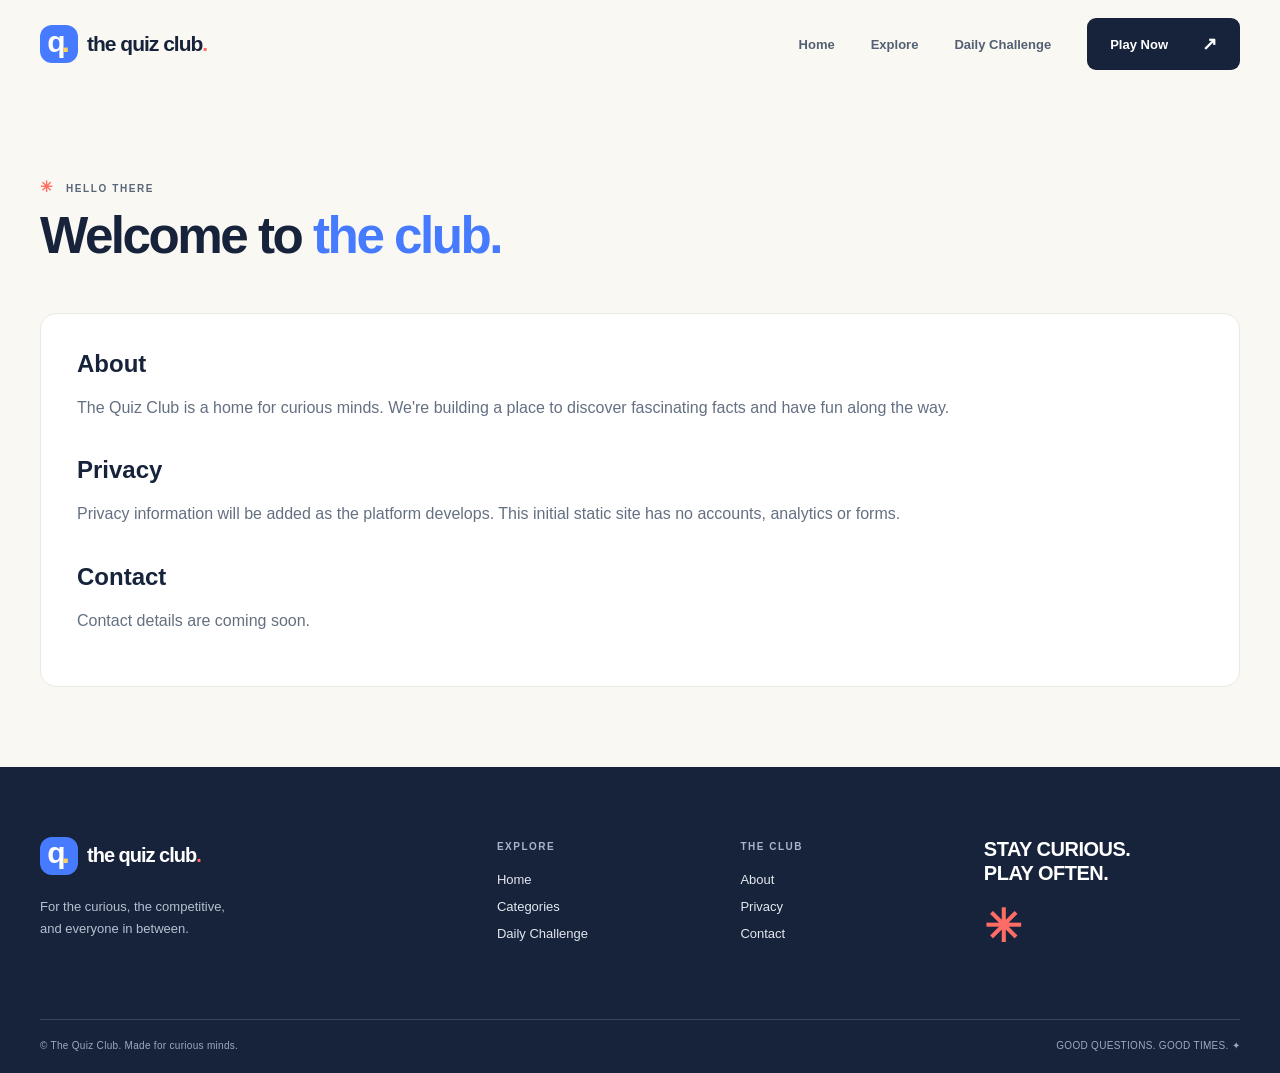
==== about.html @ 4c371ed8 "Build The Quiz Club homepage Co-authored-by: Copilot <223556219+Copilot@users.noreply.github.com>" ====
<!doctype html>
<html lang="en">
<head>
  <meta charset="utf-8">
  <meta name="viewport" content="width=device-width, initial-scale=1">
  <meta name="theme-color" content="#faf8f2">
  <meta name="description" content="Get to know The Quiz Club.">
  <title>About — The Quiz Club</title>
  <link rel="stylesheet" href="css/style.css">
  <script defer src="js/navigation.js"></script>
</head>
<body>
  <header class="site-header"><div class="container header-inner">
    <a class="brand" href="index.html" aria-label="The Quiz Club home"><span class="brand-icon" aria-hidden="true">q<span>.</span></span><span>the quiz club<span class="brand-period">.</span></span></a>
    <button class="menu-toggle" type="button" aria-expanded="false" aria-controls="primary-navigation"><span></span><span></span><span></span><span class="sr-only">Toggle navigation</span></button>
    <nav class="site-nav" id="primary-navigation" aria-label="Main navigation"><a class="nav-link" href="index.html">Home</a><a class="nav-link" href="explore.html">Explore</a><a class="nav-link" href="daily.html">Daily Challenge</a><a class="button button-dark nav-button" href="explore.html">Play Now <span aria-hidden="true">↗</span></a></nav>
  </div></header>
  <main class="placeholder-main"><div class="container">
    <div class="placeholder-intro"><div class="section-kicker"><span>✳</span> HELLO THERE</div><h1>Welcome to <em>the club.</em></h1></div>
    <div class="placeholder-panel">
      <section class="info-section" id="about"><h2>About</h2><p>The Quiz Club is a home for curious minds. We're building a place to discover fascinating facts and have fun along the way.</p></section>
      <section class="info-section" id="privacy"><h2>Privacy</h2><p>Privacy information will be added as the platform develops. This initial static site has no accounts, analytics or forms.</p></section>
      <section class="info-section" id="contact"><h2>Contact</h2><p>Contact details are coming soon.</p></section>
    </div>
  </div></main>
  <footer class="site-footer"><div class="container footer-grid">
    <div class="footer-about"><a class="brand footer-brand" href="index.html"><span class="brand-icon" aria-hidden="true">q<span>.</span></span><span>the quiz club<span class="brand-period">.</span></span></a><p>For the curious, the competitive,<br>and everyone in between.</p></div>
    <div><h2>EXPLORE</h2><a href="index.html">Home</a><a href="explore.html">Categories</a><a href="daily.html">Daily Challenge</a></div>
    <div><h2>THE CLUB</h2><a href="about.html#about">About</a><a href="about.html#privacy">Privacy</a><a href="about.html#contact">Contact</a></div>
    <div class="footer-signoff">STAY CURIOUS.<br><span>PLAY OFTEN.</span><span class="footer-star" aria-hidden="true">✳</span></div>
  </div><div class="container footer-bottom"><span>© The Quiz Club. Made for curious minds.</span><span>GOOD QUESTIONS. GOOD TIMES. ✦</span></div></footer>
</body>
</html>
---- css/style.css ----
:root {
  --navy: #17233b;
  --blue: #477bff;
  --coral: #ff6b65;
  --yellow: #ffd45a;
  --mint: #5dd6ae;
  --lavender: #a88bff;
  --ivory: #faf8f2;
  --white: #fff;
  --muted: #647082;
  --heading: 'Trebuchet MS', Arial, sans-serif;
  --body: Arial, sans-serif;
}

*, *::before, *::after { box-sizing: border-box; }
html { scroll-behavior: smooth; }
body { margin: 0; color: var(--navy); background: var(--ivory); font-family: var(--body); -webkit-font-smoothing: antialiased; }
a { color: inherit; }
button { font: inherit; }
a:focus-visible, button:focus-visible { outline: 3px solid var(--coral); outline-offset: 4px; }
.sr-only { position: absolute; width: 1px; height: 1px; padding: 0; margin: -1px; overflow: hidden; clip: rect(0, 0, 0, 0); white-space: nowrap; border: 0; }
.container { width: min(100% - 64px, 1200px); margin-inline: auto; }
.site-header { background: var(--ivory); position: relative; z-index: 10; }
.header-inner { min-height: 88px; display: flex; align-items: center; justify-content: space-between; gap: 30px; }
.brand { display: inline-flex; align-items: center; gap: 9px; text-decoration: none; font-family: var(--heading); font-size: 21px; font-weight: 700; letter-spacing: -1px; white-space: nowrap; }
.brand-icon { display: flex; align-items: center; justify-content: center; width: 38px; height: 38px; border-radius: 12px; background: var(--blue); color: white; font-size: 30px; line-height: 1; letter-spacing: -4px; padding: 0 5px 5px 0; }
.brand-icon span { color: var(--yellow); }
.brand-period { color: var(--coral); }
.site-nav { display: flex; align-items: center; gap: 36px; }
.nav-link { position: relative; text-decoration: none; color: #536073; font-size: 13px; font-weight: 700; }
.nav-link:hover, .nav-link.active { color: var(--navy); }
.nav-link.active::after { position: absolute; content: ''; width: 5px; height: 5px; background: var(--coral); border-radius: 50%; left: 50%; bottom: -11px; }
.button { display: inline-flex; align-items: center; justify-content: center; gap: 34px; min-height: 52px; padding: 0 23px; border-radius: 9px; font-size: 13px; font-weight: 800; text-decoration: none; transition: transform .2s ease, box-shadow .2s ease, background .2s ease; }
.button:hover { transform: translateY(-3px); box-shadow: 0 8px 18px #17233b20; }
.button span { font-size: 18px; }
.button-dark { color: white; background: var(--navy); }
.button-blue { color: white; background: var(--blue); }
.button-white { color: var(--navy); background: white; }
.menu-toggle { display: none; border: 0; background: transparent; padding: 10px; cursor: pointer; }
.menu-toggle > span:not(.sr-only) { display: block; width: 23px; height: 2px; margin: 5px 0; background: var(--navy); }
.text-link { font-size: 13px; font-weight: 800; text-decoration: none; border-bottom: 1px solid currentColor; padding-bottom: 5px; }
.text-link span { display: inline-block; margin-left: 9px; transition: transform .2s ease; }
.text-link:hover span { transform: translateX(4px); }
.section { padding: 100px 0; }
.section-kicker { color: #596679; font-size: 10px; letter-spacing: 1.6px; font-weight: 800; }
.section-kicker span { color: var(--coral); font-size: 15px; margin-right: 7px; }
.section-heading { display: flex; align-items: end; justify-content: space-between; gap: 32px; margin-bottom: 36px; }
.section-heading h2, .placeholder-intro h1 { margin: 12px 0 0; font: 700 clamp(36px, 4vw, 52px)/1.08 var(--heading); letter-spacing: -2.5px; }
.section-heading h2 em, .placeholder-intro h1 em { font-style: normal; color: var(--blue); }
.section-heading-side { max-width: 290px; }
.section-heading-side p { margin: 0 0 16px; color: var(--muted); font-size: 13px; line-height: 1.7; }
.site-footer { background: var(--navy); color: #fff; padding: 70px 0 22px; }
.footer-grid { display: grid; grid-template-columns: 2fr 1fr 1fr 1.2fr; gap: 30px; }
.footer-brand { font-size: 20px; }
.footer-about p { color: #b6c0d0; line-height: 1.7; font-size: 13px; margin: 21px 0 0; }
.footer-grid h2 { font-size: 10px; letter-spacing: 1.5px; color: #a9b5c6; margin: 4px 0 20px; }
.footer-grid > div:not(.footer-about):not(.footer-signoff) a { display: block; width: fit-content; color: #e3e8ef; font-size: 13px; text-decoration: none; margin-bottom: 12px; }
.footer-grid a:hover { color: var(--yellow); }
.footer-signoff { position: relative; font: 700 20px/1.2 var(--heading); letter-spacing: -.5px; }
.footer-signoff > span:first-child { color: var(--yellow); }
.footer-star { display: block; color: var(--coral); font-size: 45px; margin-top: 15px; }
.footer-bottom { display: flex; justify-content: space-between; gap: 20px; margin-top: 65px; padding-top: 20px; border-top: 1px solid #ffffff25; color: #9daabd; font-size: 10px; letter-spacing: .3px; }

.placeholder-main { min-height: 60vh; }
.placeholder-intro { padding: 90px 0 50px; }
.placeholder-intro p { max-width: 600px; color: var(--muted); line-height: 1.7; }
.placeholder-panel { padding: 36px; margin-bottom: 80px; background: white; border: 1px solid #e8e8e4; border-radius: 16px; }
.placeholder-panel h2 { font: 700 24px var(--heading); margin: 0 0 10px; }
.placeholder-panel p { color: var(--muted); line-height: 1.7; }
.placeholder-list { display: grid; grid-template-columns: repeat(3, 1fr); gap: 12px; margin-top: 28px; }
.placeholder-list div { scroll-margin-top: 20px; background: var(--ivory); padding: 20px; border-radius: 10px; font-weight: 700; }
.placeholder-list div:target, .info-section:target { outline: 3px solid var(--blue); outline-offset: 3px; }
.info-section + .info-section { margin-top: 35px; }

@media (max-width: 760px) {
  .container { width: min(100% - 40px, 1200px); }
  .header-inner { min-height: 74px; flex-wrap: wrap; }
  .has-navigation .menu-toggle { display: block; margin-left: auto; }
  .site-nav { width: 100%; padding: 0 0 22px; flex-wrap: wrap; gap: 20px; }
  .has-navigation .site-nav { display: none; }
  .has-navigation .site-nav.is-open { display: flex; }
  .nav-link.active::after { bottom: -6px; }
  .section { padding: 70px 0; }
  .section-heading { align-items: start; flex-direction: column; gap: 18px; }
  .section-heading-side { max-width: 440px; }
  .footer-grid { grid-template-columns: 1fr 1fr; gap: 38px 20px; }
  .footer-bottom { margin-top: 45px; flex-wrap: wrap; }
  .placeholder-list { grid-template-columns: repeat(2, 1fr); }
}
@media (max-width: 420px) {
  .site-nav { align-items: stretch; flex-direction: column; }
  .nav-link { width: fit-content; }
  .nav-button { align-self: flex-start; }
  .placeholder-list { grid-template-columns: 1fr; }
}
@media (prefers-reduced-motion: reduce) {
  html { scroll-behavior: auto; }
  *, *::before, *::after { transition-duration: .01ms !important; animation-duration: .01ms !important; animation-iteration-count: 1 !important; }
}
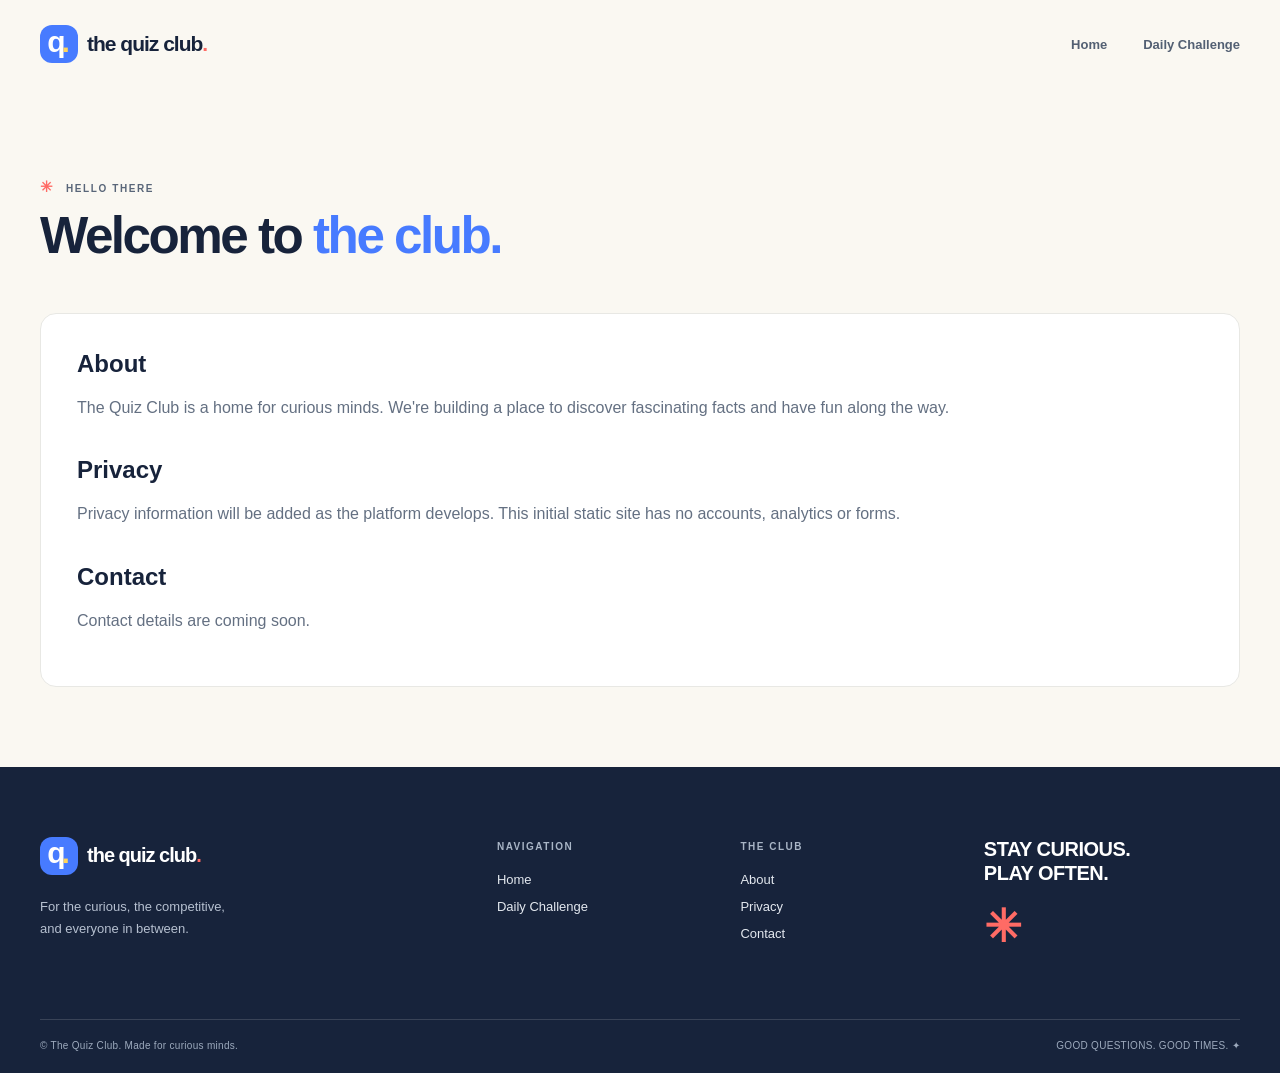
==== commit 57ea4d29: "Remove redundant Explore page Co-authored-by: Copilot <223556219+Copilot@users.noreply.github.com>" ====
--- a/about.html
+++ b/about.html
@@ -13,7 +13,7 @@
   <header class="site-header"><div class="container header-inner">
     <a class="brand" href="index.html" aria-label="The Quiz Club home"><span class="brand-icon" aria-hidden="true">q<span>.</span></span><span>the quiz club<span class="brand-period">.</span></span></a>
     <button class="menu-toggle" type="button" aria-expanded="false" aria-controls="primary-navigation"><span></span><span></span><span></span><span class="sr-only">Toggle navigation</span></button>
-    <nav class="site-nav" id="primary-navigation" aria-label="Main navigation"><a class="nav-link" href="index.html">Home</a><a class="nav-link" href="explore.html">Explore</a><a class="nav-link" href="daily.html">Daily Challenge</a><a class="button button-dark nav-button" href="explore.html">Play Now <span aria-hidden="true">↗</span></a></nav>
+    <nav class="site-nav" id="primary-navigation" aria-label="Main navigation"><a class="nav-link" href="index.html">Home</a><a class="nav-link" href="daily.html">Daily Challenge</a></nav>
   </div></header>
   <main class="placeholder-main"><div class="container">
     <div class="placeholder-intro"><div class="section-kicker"><span>✳</span> HELLO THERE</div><h1>Welcome to <em>the club.</em></h1></div>
@@ -25,7 +25,7 @@
   </div></main>
   <footer class="site-footer"><div class="container footer-grid">
     <div class="footer-about"><a class="brand footer-brand" href="index.html"><span class="brand-icon" aria-hidden="true">q<span>.</span></span><span>the quiz club<span class="brand-period">.</span></span></a><p>For the curious, the competitive,<br>and everyone in between.</p></div>
-    <div><h2>EXPLORE</h2><a href="index.html">Home</a><a href="explore.html">Categories</a><a href="daily.html">Daily Challenge</a></div>
+    <div><h2>NAVIGATION</h2><a href="index.html">Home</a><a href="daily.html">Daily Challenge</a></div>
     <div><h2>THE CLUB</h2><a href="about.html#about">About</a><a href="about.html#privacy">Privacy</a><a href="about.html#contact">Contact</a></div>
     <div class="footer-signoff">STAY CURIOUS.<br><span>PLAY OFTEN.</span><span class="footer-star" aria-hidden="true">✳</span></div>
   </div><div class="container footer-bottom"><span>© The Quiz Club. Made for curious minds.</span><span>GOOD QUESTIONS. GOOD TIMES. ✦</span></div></footer>
--- a/css/style.css
+++ b/css/style.css
@@ -67,9 +67,7 @@
 .placeholder-panel { padding: 36px; margin-bottom: 80px; background: white; border: 1px solid #e8e8e4; border-radius: 16px; }
 .placeholder-panel h2 { font: 700 24px var(--heading); margin: 0 0 10px; }
 .placeholder-panel p { color: var(--muted); line-height: 1.7; }
-.placeholder-list { display: grid; grid-template-columns: repeat(3, 1fr); gap: 12px; margin-top: 28px; }
-.placeholder-list div { scroll-margin-top: 20px; background: var(--ivory); padding: 20px; border-radius: 10px; font-weight: 700; }
-.placeholder-list div:target, .info-section:target { outline: 3px solid var(--blue); outline-offset: 3px; }
+.info-section:target { outline: 3px solid var(--blue); outline-offset: 3px; }
 .info-section + .info-section { margin-top: 35px; }
 
 @media (max-width: 760px) {
@@ -85,13 +83,10 @@
   .section-heading-side { max-width: 440px; }
   .footer-grid { grid-template-columns: 1fr 1fr; gap: 38px 20px; }
   .footer-bottom { margin-top: 45px; flex-wrap: wrap; }
-  .placeholder-list { grid-template-columns: repeat(2, 1fr); }
 }
 @media (max-width: 420px) {
   .site-nav { align-items: stretch; flex-direction: column; }
   .nav-link { width: fit-content; }
-  .nav-button { align-self: flex-start; }
-  .placeholder-list { grid-template-columns: 1fr; }
 }
 @media (prefers-reduced-motion: reduce) {
   html { scroll-behavior: auto; }
